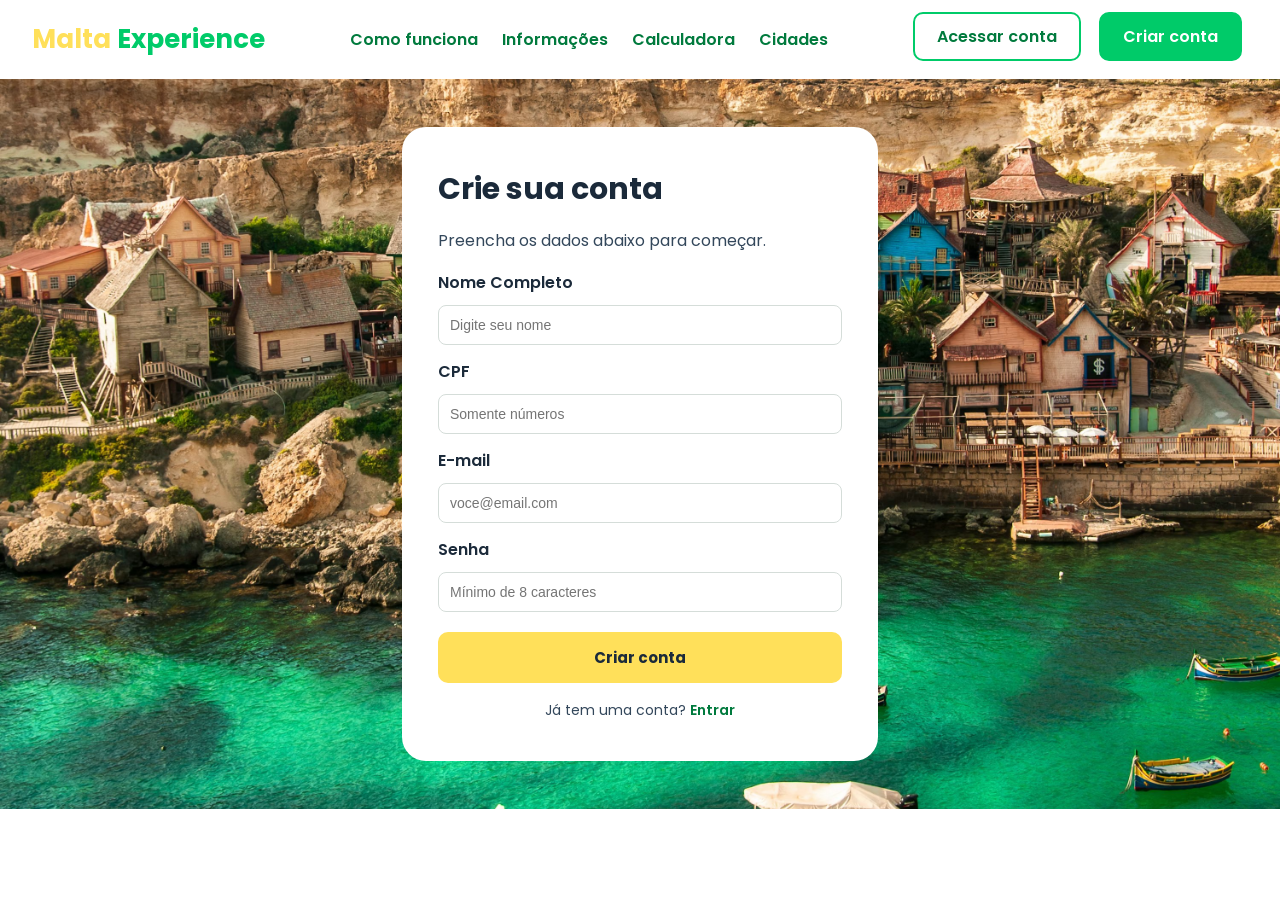
==== public/cadastro.html @ 200298f9 "Adiciona estrutura inicial de arquivos, rotas e assets" ====
<!DOCTYPE html>
<html lang="pt-BR">

<head>
    <meta charset="UTF-8">
    <title>Malta Experience - Cadastro</title>
    <link href="https://fonts.googleapis.com/css2?family=Poppins:wght@400;500;600;700&display=swap" rel="stylesheet">
    <link rel="stylesheet" href="./css/cadastro.css">
</head>

<body>

    <div class="cabecalho">
        <h3 class="logo">Malta <span class="logo_verde">Experience</span></h3>
        <div class="menu">
            <a href="index.html#como">Como funciona</a>
            <a href="index.html#info">Informações</a>
            <a href="index.html#calculadora">Calculadora</a>
            <a href="index.html#cidades">Cidades</a>
        </div>
        <div class="botoes_topo">
            <a class="link_botao" href="login.html">Acessar conta</a>
            <a class="link_botao_verde" href="cadastro.html">Criar conta</a>
        </div>
    </div>

    <div class="fundo_conta">
        <div class="cartao_conta">
            <div class="lado_form">
                <h1 class="titulo_conta">Crie sua conta</h1>
                <p>Preencha os dados abaixo para começar.</p>
                <label>Nome Completo</label>
                <input class="campo_conta" id="input_nome" type="text" placeholder="Digite seu nome">

                <label>CPF</label>
                <input class="campo_conta" id="input_cpf" type="text" maxlength="11" placeholder="Somente números">

                <label>E-mail</label>
                <input class="campo_conta" id="input_email" type="text" placeholder="voce@email.com">

                <label>Senha</label>
                <input class="campo_conta" id="input_senha" type="password" placeholder="Mínimo de 8 caracteres">

                <button class="botao_amarelo" onclick="criarConta()">Criar conta</button>
                <div class="mensagem_conta" id="div_exibir"></div>
                <p class="troca_conta">Já tem uma conta? <a href="login.html">Entrar</a></p>
            </div>
        </div>
    </div>

    <script>
        function criarConta() {
            let nome = input_nome.value;
            let cpf = input_cpf.value;
            let email = input_email.value;
            let senha = input_senha.value;

            if (nome == "" || cpf == "" || email == "" || senha == "") {
                div_exibir.innerHTML = "<span style='color: red'>Preencha todos os campos.</span>";
            } else if (nome.length < 2) {
                div_exibir.innerHTML = "<span style='color: red'>Nome e sobrenome precisam ter pelo menos 2 letras.</span>";
            } else if (cpf.length != 11) {
                div_exibir.innerHTML = "<span style='color: red'>O CPF deve ter 11 números, sem ponto nem traço.</span>";
            } else if (email.indexOf("@") == -1 || email.indexOf(".") == -1) {
                div_exibir.innerHTML = "<span style='color: red'>Digite um e-mail válido.</span>";
            } else if (senha.length < 8) {
                div_exibir.innerHTML = "<span style='color: red'>A senha precisa ter no mínimo 8 caracteres.</span>";
            } else {

                fetch("/usuarios/cadastrar", {
                    method: "POST",
                    headers: {
                        "Content-Type": "application/json",
                    },
                    body: JSON.stringify({
                        nomeServer: nome,
                        emailServer: email,
                        senhaServer: senha,
                        cpfServer: cpf
                    }),
                })
                    .then(function (resposta) {
                        console.log("resposta: ", resposta);

                        if (resposta.ok) {

                            div_exibir.innerHTML = "<span style='color: green'>Conta criada com sucesso! Bem-vindo(a), " + nome + ".</span>";

                            setTimeout(() => {
                                window.location = "/login.html";
                            }, "2000");

                        } else {
                            throw "Houve um erro ao tentar realizar o cadastro!";
                        }
                    })
                    .catch(function (resposta) {
                        console.log(`#ERRO: ${resposta}`);
                    });

                return false;
            }
        }


    </script>

</body>

</html>
---- public/css/cadastro.css ----
* {
    box-sizing: border-box;
}

body {
    margin: 0;
    font-family: Poppins, Arial, sans-serif;
    color: #1B2A3A;
}

h1 {
    font-size: 48px;
    margin: 0 0 12px 0;
}

h3 {
    font-size: 26px;
    color: #00A055;
    margin: 0 0 8px 0;
}

p {
    line-height: 1.6;
    color: #33475B;
}

a {
    text-decoration: none;
    color: #007A3D;
    font-weight: 600;
    white-space: nowrap;
}

label {
    display: block;
    margin: 14px 0 6px 0;
    font-weight: 600;
}

input {
    width: 100%;
    padding: 11px;
    border: 2px solid #7A8B9C;
    border-radius: 8px;
    font-size: 15px;
}

.cabecalho {
    display: flex;
    align-items: center;
    justify-content: space-between;
    padding: 12px 32px;
}

.logo {
    color: #FFE05A;
    margin: 0;
}

.logo_verde {
    color: #00CB69;
}

.menu {
    display: flex;
    gap: 24px;
}

.botoes_topo {
    display: flex;
    gap: 12px;
}

.link_botao {
    display: inline-block;
    padding: 10px 22px;
    margin: 0 6px 6px 0;
    border: 2px solid #00CB69;
    border-radius: 10px;
    background: #FFFFFF;
}

.link_botao_verde {
    display: inline-block;
    padding: 10px 22px;
    margin: 0 6px 6px 0;
    border: 2px solid #00CB69;
    border-radius: 10px;
    background: #00CB69;
    color: #ffffff;
}


.fundo_conta {
    display: flex;
    align-items: center;
    justify-content: center;
    min-height: 680px;
    padding: 48px 16px;
    background-image: url("../img/fundo_conta.jpg");
    background-size: cover;
    background-position: center;
}


.cartao_conta {
    display: flex;
    width: 100%;
    max-width: 476px;
    background: #FFFFFF;
    border-radius: 24px;
    overflow: hidden;
}

.lado_form {
    width: 100%;
    padding: 40px 36px;
}

.titulo_conta {
    margin: 0 0 4px 0;
    font-size: 30px;
    color: #1B2A3A;
}

.campo_conta {
    margin-top: 4px;
    font-size: 14px;
    border: 1px solid #D5DDD9;
    background: #FFFFFF;
}

.botao_amarelo {
    font-family: inherit;
    cursor: pointer;
    width: 100%;
    margin-top: 20px;
    padding: 14px;
    background: #FFE05A;
    border: 0;
    border-radius: 10px;
    color: #1B2A3A;
    font-size: 15px;
    font-weight: 700;
}

.mensagem_conta {
    margin: 12px 0 0 0;
    font-size: 14px;
    font-weight: 600;
    color: #007A3D;
}

.troca_conta {
    margin: 16px 0 0 0;
    font-size: 14px;
    text-align: center;
}
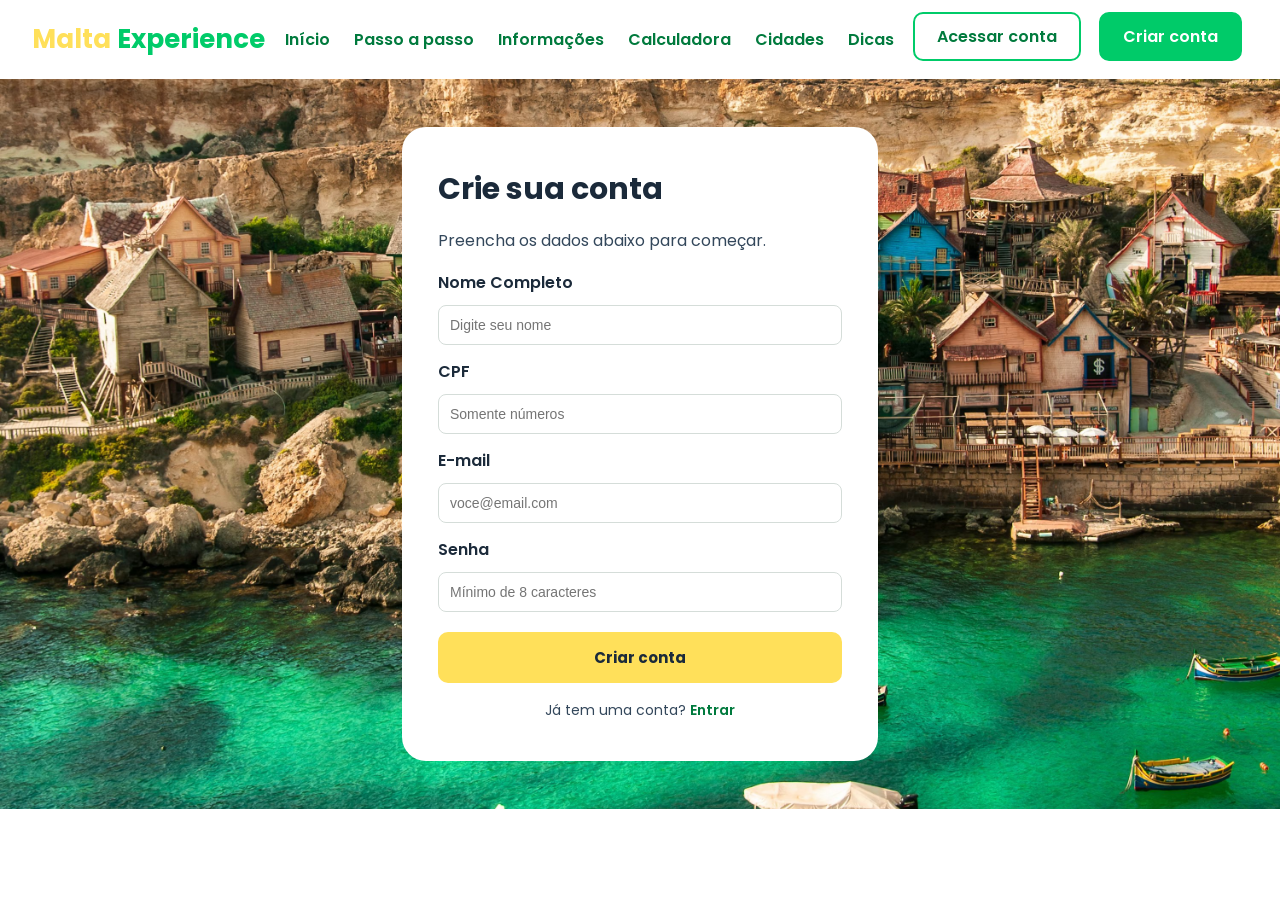
==== commit 7f77f05e: "Adicionando seção de dicas na Home e links Início e Dicas no menu" ====
--- a/public/cadastro.html
+++ b/public/cadastro.html
@@ -13,10 +13,12 @@
     <div class="cabecalho">
         <h3 class="logo">Malta <span class="logo_verde">Experience</span></h3>
         <div class="menu">
-            <a href="index.html#como">Como funciona</a>
+            <a href="index.html#inicio">Início</a>
+            <a href="index.html#como">Passo a passo</a>
             <a href="index.html#info">Informações</a>
             <a href="index.html#calculadora">Calculadora</a>
             <a href="index.html#cidades">Cidades</a>
+            <a href="index.html#dicas">Dicas</a>
         </div>
         <div class="botoes_topo">
             <a class="link_botao" href="login.html">Acessar conta</a>
